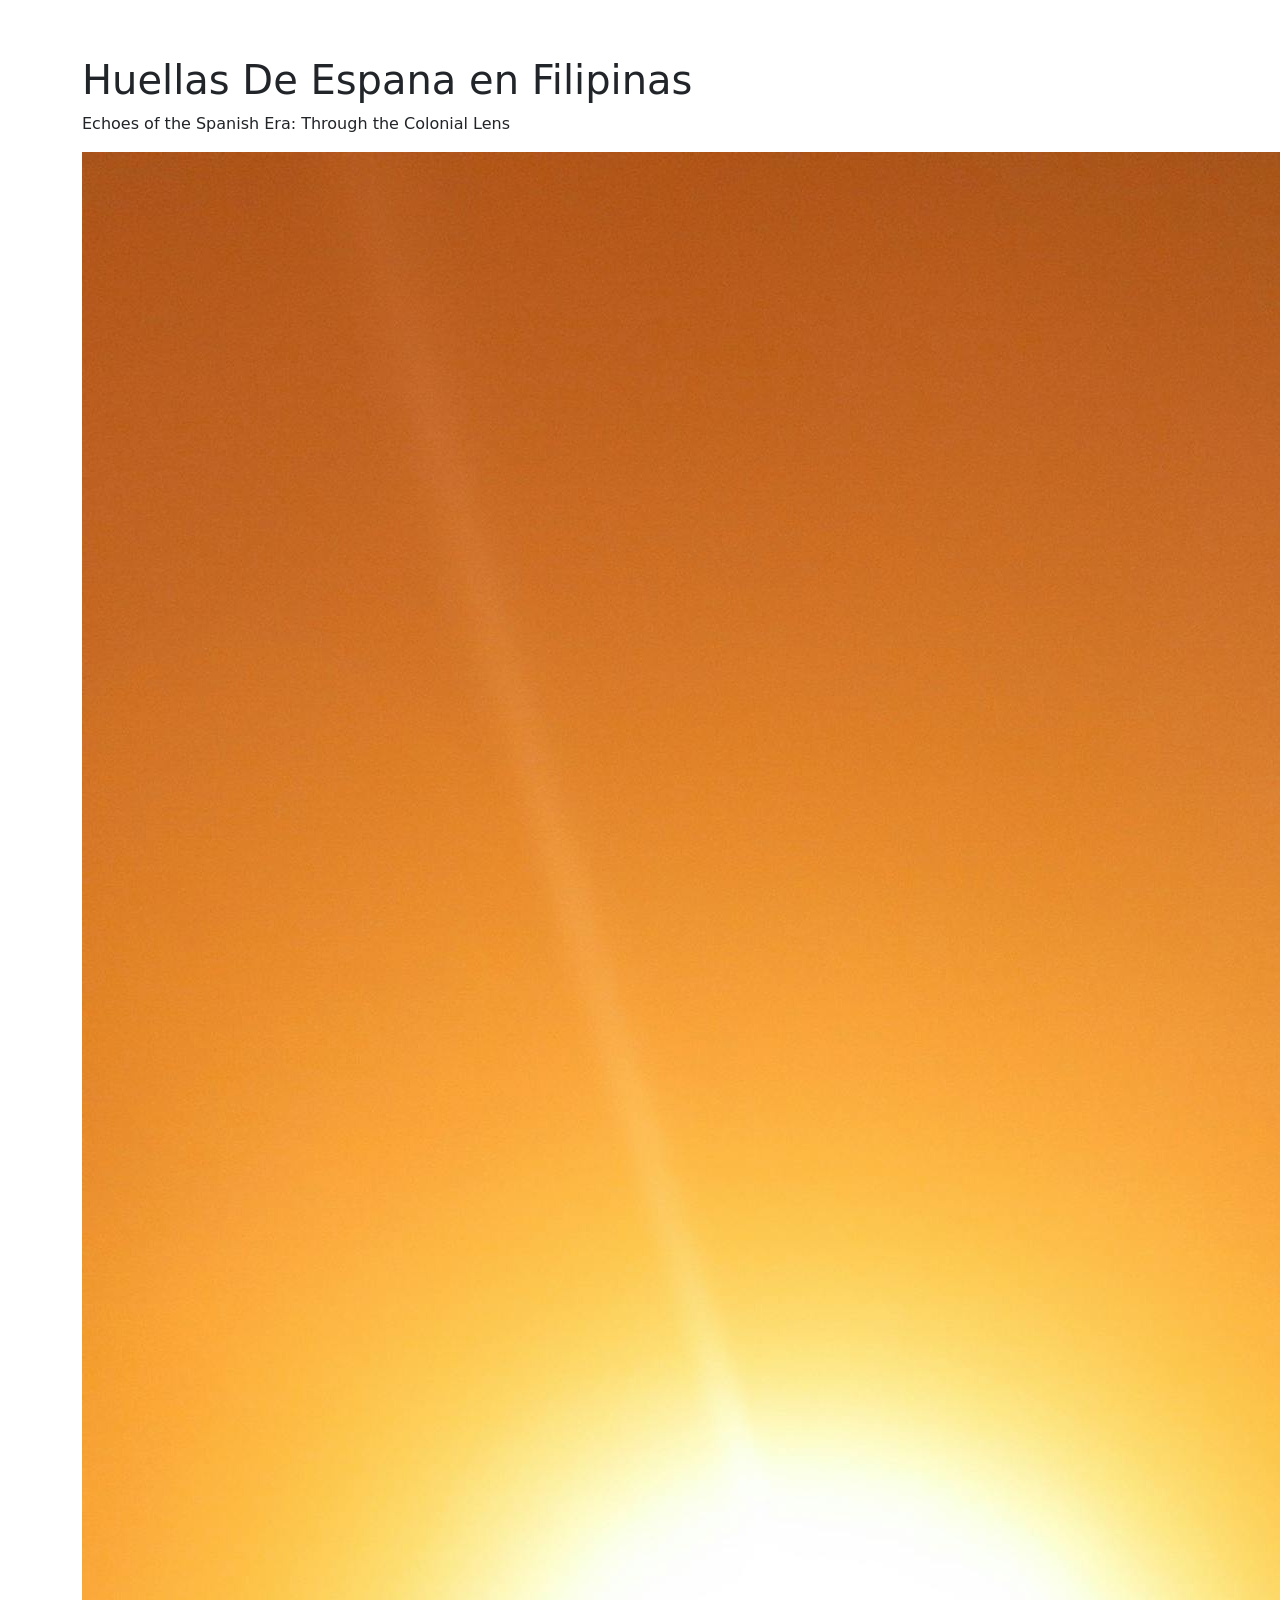
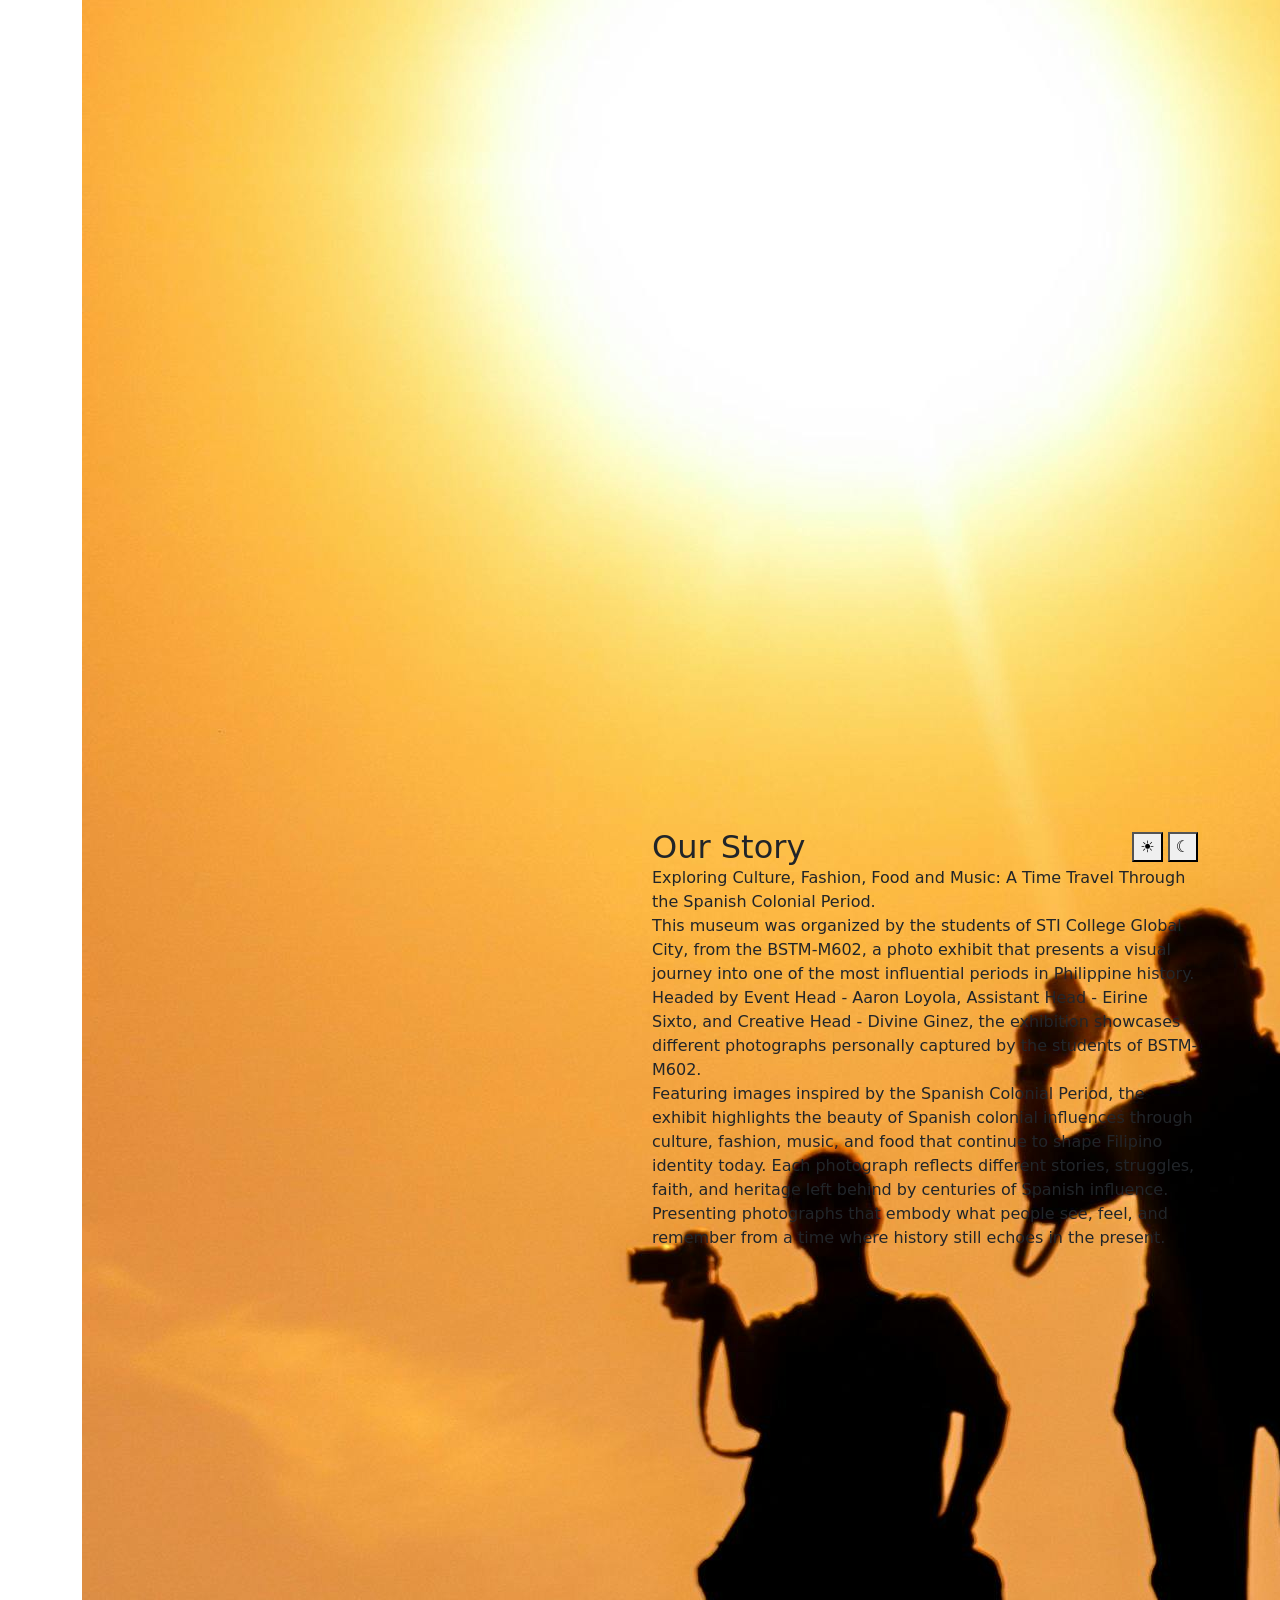
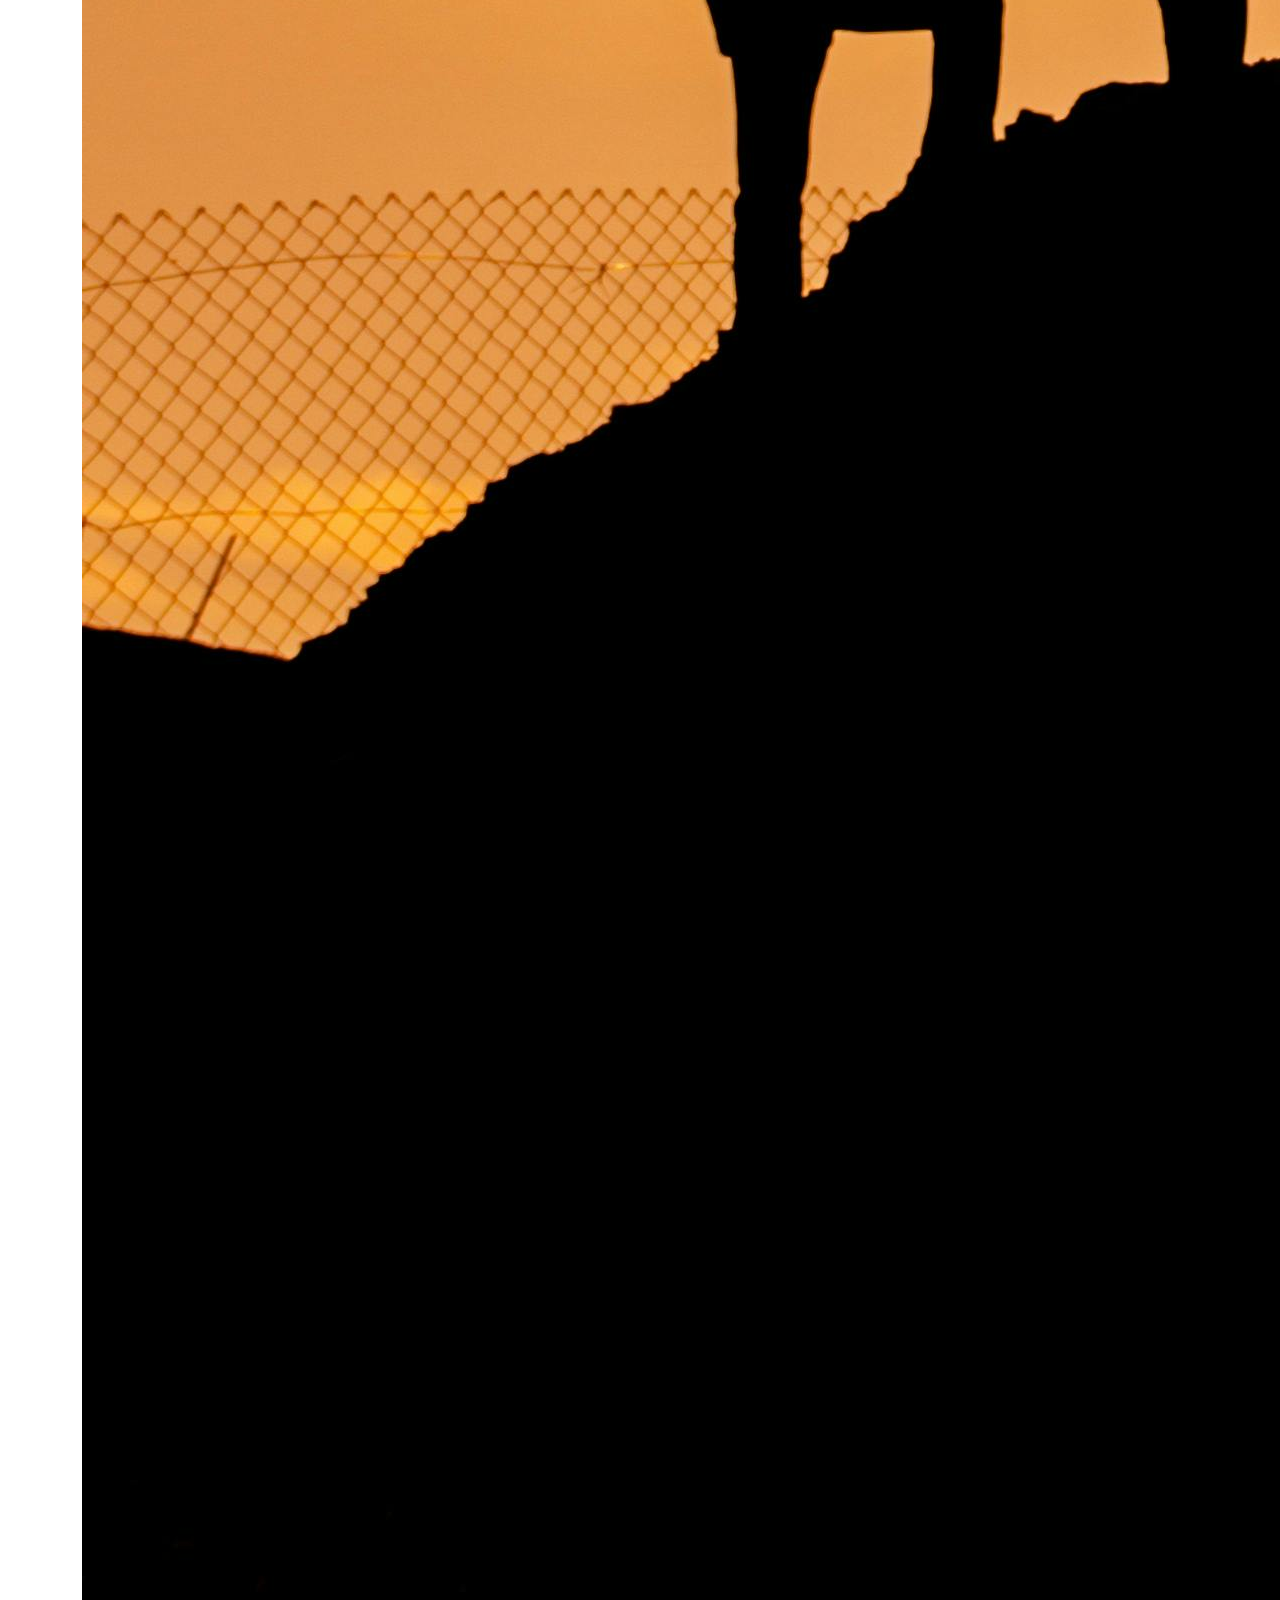
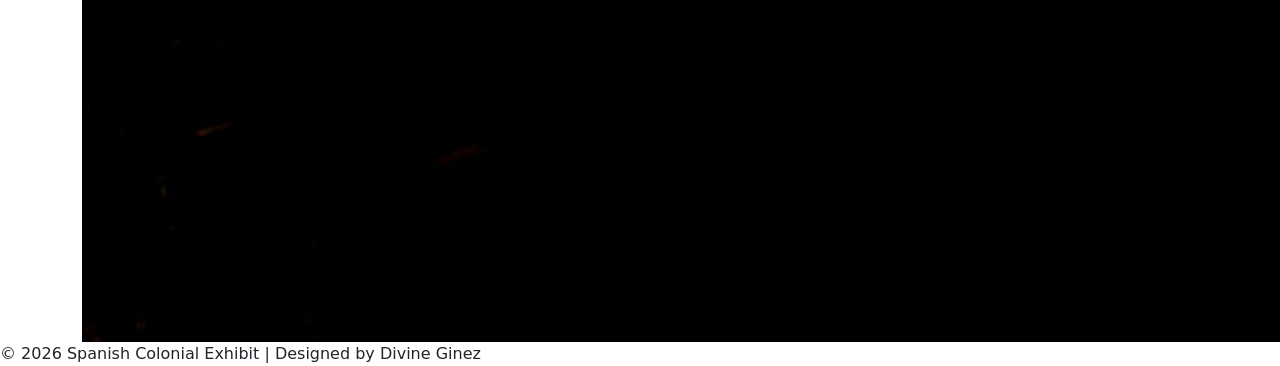
==== index.html @ 7a8258b1 "Add files via upload" ====
<!-- index.html -->
<!DOCTYPE html>
<html lang="en">
<head>
<meta charset="UTF-8" />
<meta name="viewport" content="width=device-width, initial-scale=1.0"/>

<title>BSTM0602</title>
<link rel="icon" type="image/png" href="Logo.png">

<!-- Bootstrap -->
<link href="https://cdn.jsdelivr.net/npm/bootstrap@5.3.3/dist/css/bootstrap.min.css" rel="stylesheet">

<!-- Google Fonts -->
<link href="https://fonts.googleapis.com/css2?family=Cinzel:wght@400;600;700&family=Cormorant+Garamond:wght@400;500;700&display=swap" rel="stylesheet">

<link rel="stylesheet" href="styles.css">
</head>

<body>


<!-- HERO -->
<header id="home" class="hero-section">

    <nav class="navbar navbar-expand-lg navbar-dark custom-nav">
        <div class="container">

            <a class="navbar-brand brand-title" href="#">
                Spanish Colonial Period
            </a>

            <button class="navbar-toggler" type="button" data-bs-toggle="collapse" data-bs-target="#navMenu">
                <span class="navbar-toggler-icon"></span>
            </button>

            <div class="collapse navbar-collapse justify-content-end" id="navMenu">
                <ul class="navbar-nav align-items-lg-center gap-lg-4">

                    <li class="nav-item">
                        <a class="nav-link" href="#home">Home</a>
                    </li>

                    <li class="nav-item">
                        <a class="nav-link" href="#about">About Us</a>
                    </li>

                    <!-- Category Hover Dropdown -->
                    <li class="nav-item dropdown">
                        <a class="nav-link dropdown-toggle" href="#" data-bs-toggle="dropdown">
                            Category
                        </a>

                        <ul class="dropdown-menu dropdown-menu-end vintage-dropdown">
                            <li><a class="dropdown-item" href="music.html">Music</a></li>
                            <li><a class="dropdown-item" href="food.html">Food</a></li>
                            <li><a class="dropdown-item" href="fashion.html">Fashion</a></li>
                            <li><a class="dropdown-item" href="culture.html">Culture</a></li>
                        </ul>
                    </li>

                </ul>
            </div>

        </div>
    </nav>

    <!-- Hero Text -->
    <div class="hero-content container">
        <h1>Huellas De Espana en Filipinas</h1> 
        <p>Echoes of the Spanish Era: Through the Colonial Lens</p>
    </div>

</header>

<!-- ABOUT SECTION -->
<section id="about" class="about-section container">

    <div class="row align-items-stretch g-4">

        <!-- IMAGE SIDE -->
        <div class="col-lg-6">
            <div class="about-image-wrapper">
                <img src="about.jpg" alt="About" class="about-img">
            </div>
        </div>

        <!-- TEXT SIDE -->
        <div class="col-lg-6 d-flex flex-column justify-content-center">

            <!-- TITLE + TOGGLE (same line) -->
            <div class="title-toggle d-flex justify-content-between align-items-center flex-wrap">
                <h2 class="section-title m-0">Our Story</h2>

                <div class="theme-box">
                    <button id="lightBtn">☀</button>
                    <button id="darkBtn">☾</button>
                </div>
            </div>

            <!-- DESCRIPTION -->
            <p class="about-text">
                Exploring Culture, Fashion, Food and Music: A Time Travel Through the Spanish Colonial Period.
                <br>

                This museum was organized by the students of STI College Global City, from the BSTM-M602, a photo exhibit that presents a visual journey into one of the most influential periods in Philippine history. Headed by Event Head - Aaron Loyola, Assistant Head - Eirine Sixto, and Creative Head - Divine Ginez, the exhibition showcases different photographs personally captured by the students of BSTM-M602.

                <br>

                Featuring images inspired by the Spanish Colonial Period, the exhibit highlights the beauty of Spanish colonial influences through culture, fashion, music, and food that continue to shape Filipino identity today. Each photograph reflects different stories, struggles, faith, and heritage left behind by centuries of Spanish influence.

                <br>

                Presenting photographs that embody what people see, feel, and remember from a time where history still echoes in the present.
            </p>

        </div>

    </div>

</section>

<!-- FOOTER -->
<footer class="footer">
    © 2026 Spanish Colonial Exhibit | Designed by Divine Ginez
</footer>

<!-- Bootstrap -->
<script src="https://cdn.jsdelivr.net/npm/bootstrap@5.3.3/dist/js/bootstrap.bundle.min.js"></script>

<script src="script.js"></script>
</body>

</html>
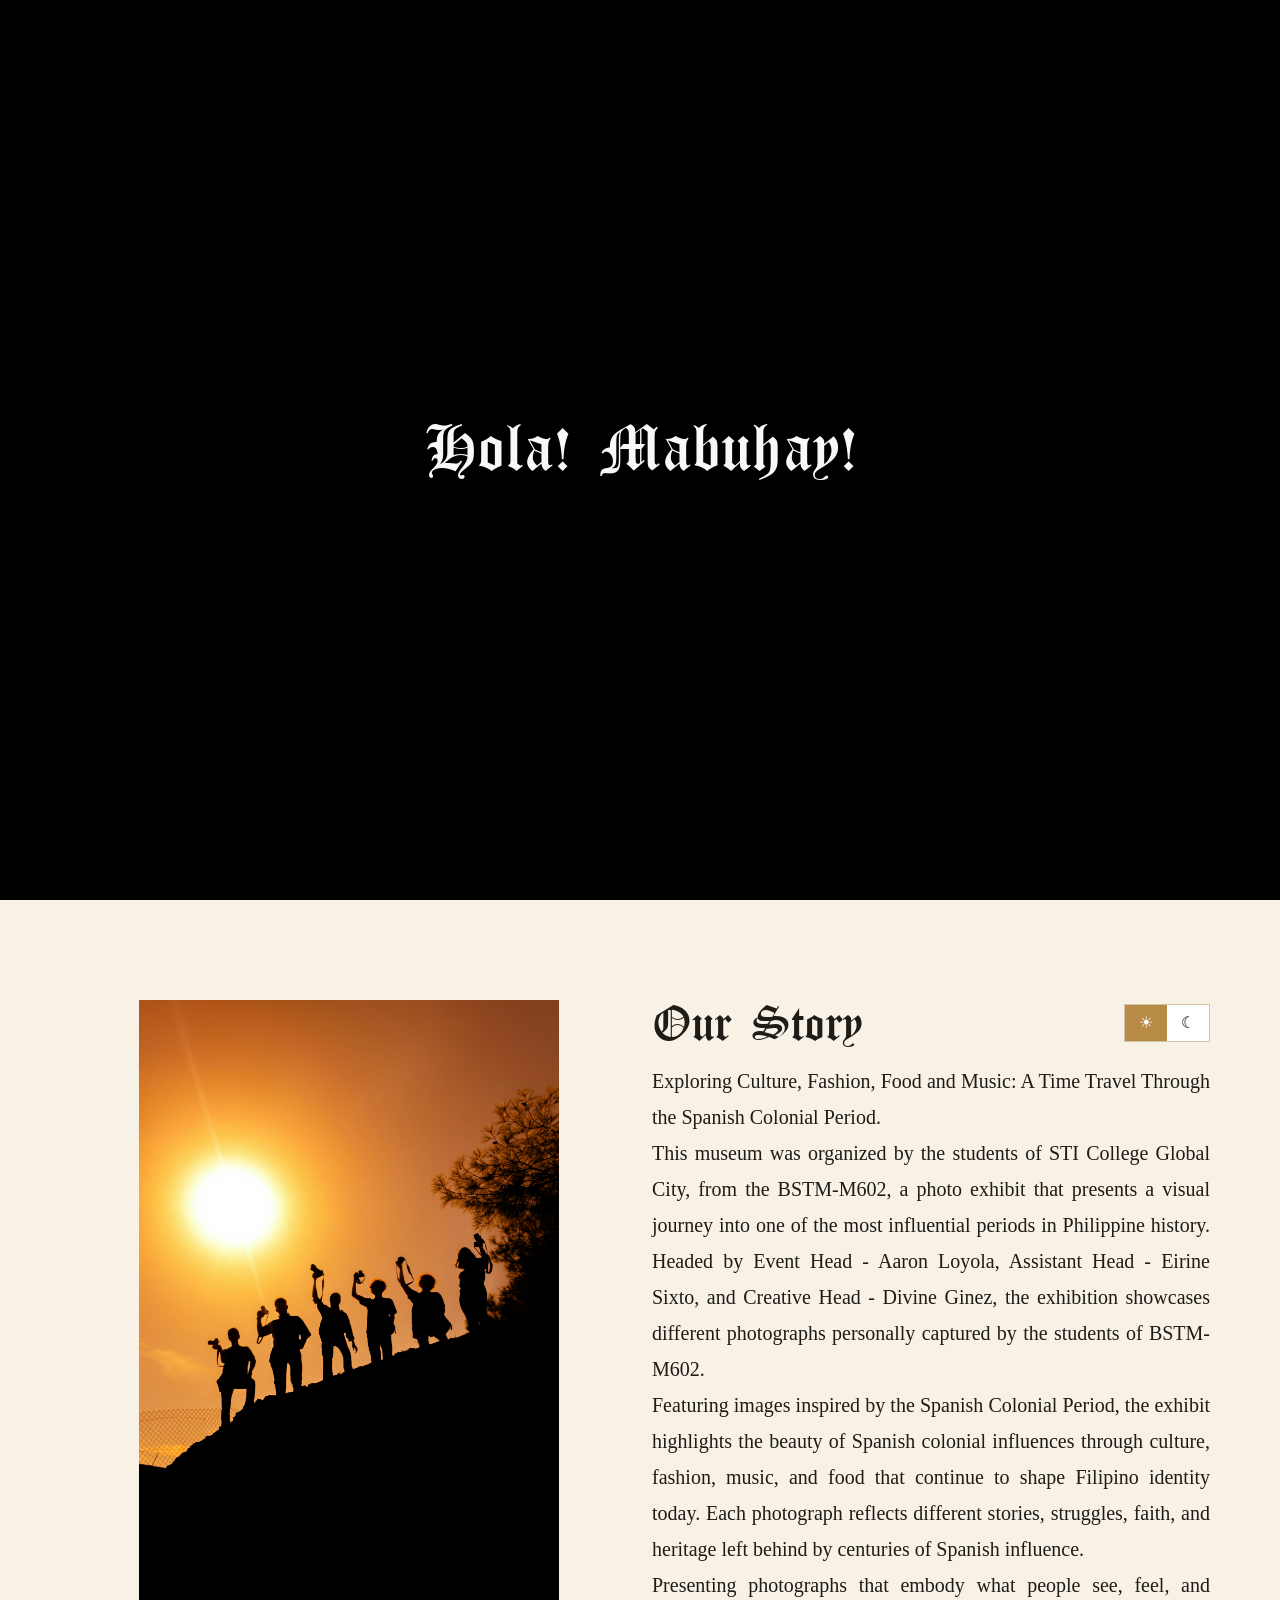
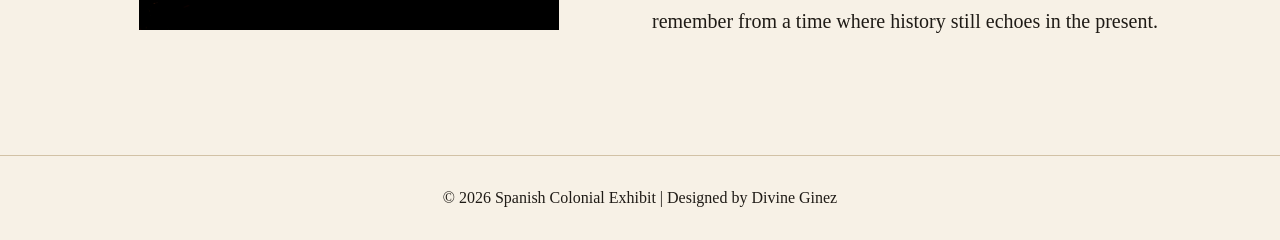
==== commit 5f0babe5: "Update index.html" ====
--- a/index.html
+++ b/index.html
@@ -18,6 +18,13 @@
 </head>
 
 <body>
+
+<!-- WELCOME OVERLAY -->
+<div id="welcomeOverlay">
+    <h1 class="welcome-text">Hola! Mabuhay!</h1>
+    <div id="confetti"></div>
+</div>
+
 
 
 <!-- HERO -->
@@ -131,4 +138,4 @@
 <script src="script.js"></script>
 </body>
 
-</html>+</html>
--- a/styles.css
+++ b/styles.css
@@ -0,0 +1,519 @@
+/* style.css */
+
+:root{
+    --bg:#f7f1e6;
+    --text:#1f1b16;
+    --card:#ffffff;
+    --accent:#b78a46;
+    --line:#d2c2a6;
+}
+
+body.dark-mode{
+    --bg:#111111;
+    --text:#f2f2f2;
+    --card:#1b1b1b;
+    --accent:#d7b06a;
+    --line:#333;
+}
+html, body{
+    overflow-x: hidden;
+    -webkit-overflow-scrolling: touch;
+}
+:root{
+    --nav-height: 90px;
+}
+
+.hero-section{
+    padding-top: var(--nav-height);
+}
+@media (max-width: 576px){
+    :root{
+        --nav-height: 110px;
+    }
+}
+html{
+    scroll-behavior:smooth;
+}
+
+body{
+    margin:0;
+    background:var(--bg);
+    color:var(--text);
+    font-family:'Cormorant Garamond', serif;
+    transition:.4s ease;
+}
+
+/* =========================
+   WELCOME OVERLAY
+========================= */
+#welcomeOverlay{
+    position: fixed;
+    inset: 0;
+    background: rgb(0, 0, 0);
+    display: flex;
+    align-items: center;
+    justify-content: center;
+    flex-direction: column;
+    z-index: 999999;
+    overflow: hidden;
+}
+
+/* TEXT STYLE */
+.welcome-text{
+    font-family: "Old English Five", serif !important;
+    font-size: 3rem;
+    color: rgb(248, 248, 248);
+    text-align: center;
+    animation: popIn 1s ease-out, glow 2s infinite alternate;
+    z-index: 2;
+}
+
+/* POP ANIMATION */
+@keyframes popIn{
+    from{
+        transform: scale(0.3);
+        opacity: 0;
+    }
+    to{
+        transform: scale(1);
+        opacity: 1;
+    }
+}
+
+/* GLOW EFFECT */
+@keyframes glow{
+    from{
+        text-shadow: 0 0 10px rgb(88, 55, 16);
+    }
+    to{
+        text-shadow: 0 0 25px rgb(124, 82, 4), 0 0 40px rgb(104, 85, 32);
+    }
+}
+
+
+
+
+
+/* HERO */
+.hero-section{
+    min-height:100vh;
+    background:
+    linear-gradient(rgba(0,0,0,.55), rgba(0,0,0,.55)),
+    url("Background.png") center/cover no-repeat;
+    position:relative;
+}
+
+
+@font-face {
+    font-family: 'Old English Five';
+    src: url('OldEnglishFive.woff2') format('woff2'),
+        url('OldEnglishFive.woff') format('woff');
+    font-weight: normal;
+    font-style: normal;
+    font-display: swap;
+}
+
+
+/* NAV */
+
+/* NAV BAR BASE */
+.custom-nav{
+    background-color: #86663623;
+    padding-top:18px;
+
+    position: fixed;
+    top: 0;
+    left: 0;
+    right: 0;   /* add this */
+    width: 100%;
+    z-index: 1000;
+
+    will-change: transform;
+    transform: translateZ(0); /* prevents mobile jitter */
+
+    transition: background-color 0.4s ease;
+}
+/* SCROLL STATE */
+.custom-nav.scrolled{
+    background:#c9a66b;
+}
+
+/* HERO OFFSET */
+.hero-section{
+    padding-top: 80px;
+}
+
+/* BRAND */
+.brand-title{
+    font-family:'OldEnglishFive', serif;
+    font-size:18px;
+    letter-spacing:1px;
+}
+
+/* DESKTOP LINKS */
+.nav-link{
+    color:#fff !important;
+    font-family:'OldEnglishCustom', serif;
+    font-size:18px;
+    position:relative;
+    transition: 0.3s ease;
+}
+
+/* DROPDOWN */
+.vintage-dropdown{
+    background:#fff;
+    border: 1px solid #000;
+    border-radius:0;
+}
+
+.dropdown-item:hover{
+    background:#c9a66b;
+    color:#fff;
+}
+
+/* ========================= */
+/* MOBILE NAV FIX (IMPORTANT) */
+/* ========================= */
+@media (max-width: 991px){
+
+    /* 🚨 THIS IS THE KEY FIX */
+    .navbar-collapse{
+        position: absolute;
+        top: 100%;
+        right: 15px;
+
+        width: 240px;               /* controls dropdown size */
+        background: #fff;
+        padding: 15px;
+        border: 1px solid #000;
+        border-radius: 8px;
+
+        z-index: 2000;
+        box-shadow: 0 10px 25px rgba(0,0,0,0.15);
+    }
+
+    /* stack items properly */
+    .navbar-nav{
+        align-items: flex-start;
+    }
+
+    /* spacing */
+    .navbar-nav .nav-item{
+        margin: 8px 0;
+                color:#ffffff !important;
+
+    }
+
+    /* readable text */
+    .nav-link{
+        padding-right: 0;
+        color:#000 !important;
+    }
+}
+/* DROPDOWN */
+.vintage-dropdown{
+    background:rgb(255, 255, 255);
+    border: 1px solid #000;
+    border-radius:0;
+}
+
+.dropdown-item:hover{
+    background:#c9a66b;
+    color:#fff;
+}
+
+.hero-content{
+    position:absolute;
+    top:50%;
+    left:50%;
+    transform:translate(-50%,-50%);
+    text-align:center;
+    color:#fff;
+    width:90%; /* prevents overflow on small screens */
+    max-width:1200px;
+}
+
+.hero-content h1{
+    font-family: "Old English Five", serif !important;
+    font-size:63px;
+    line-height:1.2;
+    margin:0 auto;
+}
+
+.hero-content p{
+    font-size:32px;
+    margin-top:15px;
+}
+@media (max-width: 991px){
+    .hero-content h1{
+        font-size:48px;
+    }
+
+    .hero-content p{
+        font-size:18px;
+    }
+}
+
+@media (max-width: 576px){
+    .hero-content h1{
+        font-size:32px;
+    }
+
+    .hero-content p{
+        font-size:16px;
+    }
+
+    .hero-content{
+        width:95%;
+    }
+}
+
+/* SIDEBAR */
+.category-sidebar{
+    position:fixed;
+    right:18px;
+    top:180px;
+    z-index:999;
+    border:1px solid #000;
+    background:#fff;
+}
+
+.category-sidebar .cat-title{
+    padding:8px 15px;
+    font-weight:bold;
+    border-bottom:1px solid #000;
+}
+
+.category-sidebar a{
+    display:block;
+    text-decoration:none;
+    color:#111;
+    padding:8px 15px;
+    border-bottom:1px solid #000;
+    transition:.3s;
+}
+
+.category-sidebar a:hover{
+    background:#111;
+    color:#fff;
+}
+
+/* ABOUT */
+.about-section{
+    padding: 100px 0;
+    position: relative;
+    z-index: 1; /* ensures it stays above background issues */
+}
+.row{
+    position: relative;
+    z-index: 1;
+}
+.section-title{
+    font-family: "Old English Five", serif !important;
+    font-size: 36px;
+    margin-bottom: 20px;
+}
+
+.about-image-wrapper{
+    display:flex;
+    justify-content:center;
+    align-items:center;
+    position: relative;
+}
+/* IMAGE */
+.about-img{
+    width: 100%;
+    max-width: 420px;
+    height: auto;
+    display: block;
+    transition: 0.3s ease;
+}
+
+/* TEXT (CSS ONLY) */
+.about-image-wrapper::after{
+    content: "Bachelor of Science in Tourism Management\A\A\A\A\A\A\A\A\A\A\A\A\A\A\A\A\A\A\A\A\A M602";
+    
+    white-space: pre-line; /* IMPORTANT */
+    
+    position: absolute;
+    top: 50%;
+    left: 50%;
+    transform: translate(-50%, -50%);
+    
+    color: #fff;
+    text-align: center;
+    font-family: "Old English Five", serif !important;
+    
+    opacity: 0;
+    transition: 0.3s ease;
+}
+
+/* HOVER = ONLY IMAGE DARKENS */
+.about-image-wrapper:hover .about-img{
+    filter: brightness(0.6);
+}
+
+/* SHOW TEXT */
+.about-image-wrapper:hover::after{
+    opacity: 1;
+}
+@media (max-width: 768px){
+    .about-img{
+        max-width: 85%;
+        margin: 0 auto;
+    }
+}
+@media (max-width: 768px){
+    .title-toggle{
+        width: 100%;
+        justify-content: space-between;
+        align-items: center;
+    }
+}
+.about-img{
+    width: 100%;
+    max-width: 420px; /* keeps it clean on large screens */
+    height: auto;
+    object-fit: cover;
+}
+
+.about-text{
+    font-size: 20px;
+    line-height: 1.8;
+        font-family:'OldEnglishCustom', serif;
+
+    text-align: justify;
+    color: var(--text);
+}
+
+@media (max-width: 768px){
+    .about-text{
+        font-size: 16px;
+        text-align: justify;
+        padding: 0 10px;
+    }
+}
+
+/* THEME BOX */
+.theme-box{
+    display:inline-flex;
+    border:1px solid var(--line);
+    overflow:hidden;
+    margin-top:3px;
+}
+
+/* DEFAULT (NOT ACTIVE) */
+.theme-box button{
+    border:none;
+    padding:6px 14px;
+    background:#fff;
+    color:#000;
+    transition:.3s;
+}
+
+/* ACTIVE BUTTON */
+.theme-box button.active{
+    background:var(--accent);
+    color:#fff;
+}
+
+
+.title-toggle{
+    margin-bottom: 20px;
+}
+
+@media (max-width: 576px){
+    .title-toggle{
+        flex-direction: column;
+        align-items: flex-start;
+        gap: 10px;
+    }
+}
+
+
+/* INFO */
+.info-section{
+    padding:90px 0;
+}
+
+.alt-bg{
+    background:rgba(253, 0, 0, 0.03);
+}
+
+.info-section h2{
+    font-family:'Cinzel', serif;
+    font-size:42px;
+    margin-bottom:15px;
+}
+
+.info-section p{
+    font-size:28px;
+    max-width:900px;
+}
+
+/* FOOTER */
+.footer{
+    text-align:center;
+    padding:30px;
+    border-top:1px solid var(--line);
+    font-family:'Cinzel', serif;
+}
+
+/* MOBILE */
+@media(max-width:991px){
+
+.hero-content{
+    position:relative;
+    top:auto;
+    left:auto;
+    transform:none;
+    padding-top:150px;
+}
+
+.hero-content h1{
+    font-size:38px;
+}
+
+.hero-content p{
+    font-size:18px;
+}
+
+
+.info-section p{
+    font-size:22px;
+}
+
+}
+
+@media(max-width:576px){
+
+.hero-content h1{
+    font-size:30px;
+}
+
+.section-title,
+.info-section h2{
+    font-size:30px;
+}
+
+.about-text,
+.info-section p{
+    font-size:20px;
+}
+
+}
+
+@media (max-width: 768px){
+    .about-section .row{
+        flex-direction: column;
+        text-align: center;
+    }
+
+    .about-section .col-lg-6{
+        width: 100%;
+        max-width: 100%;
+    }
+}
+
+
+
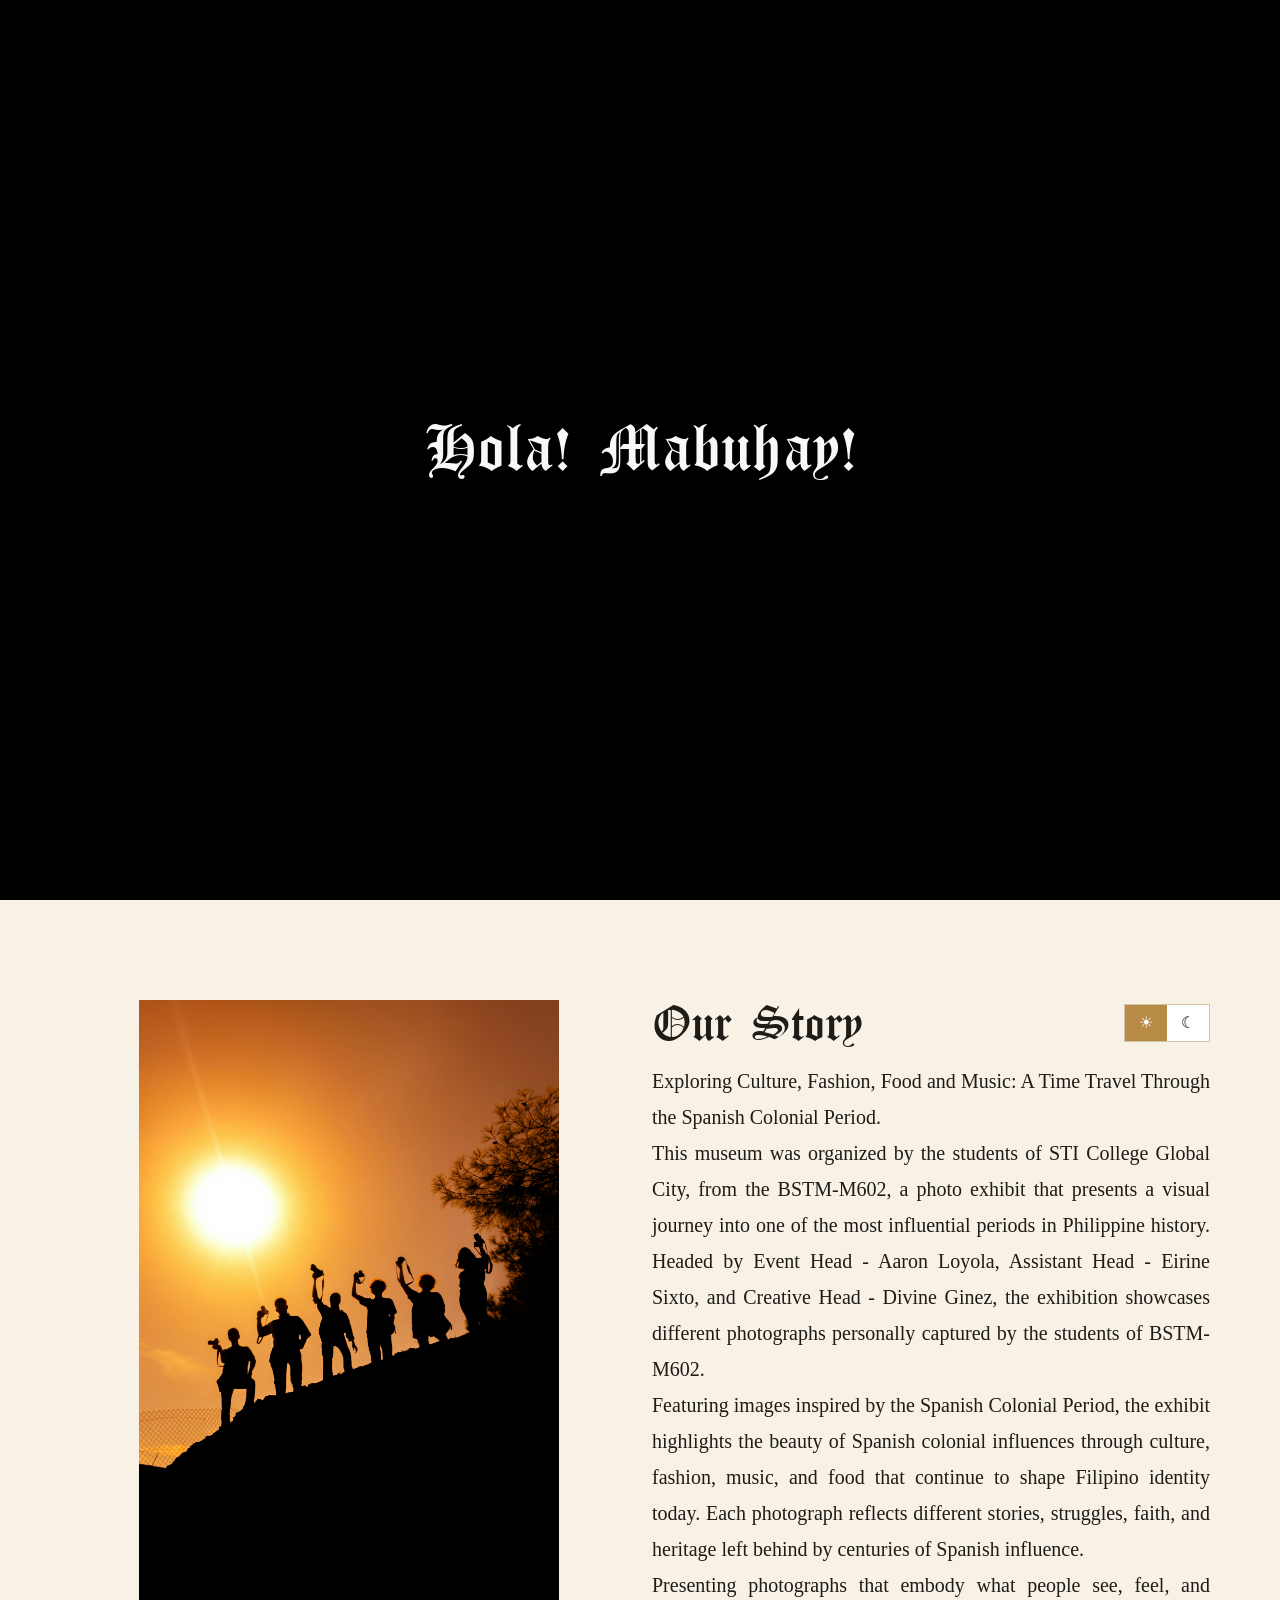
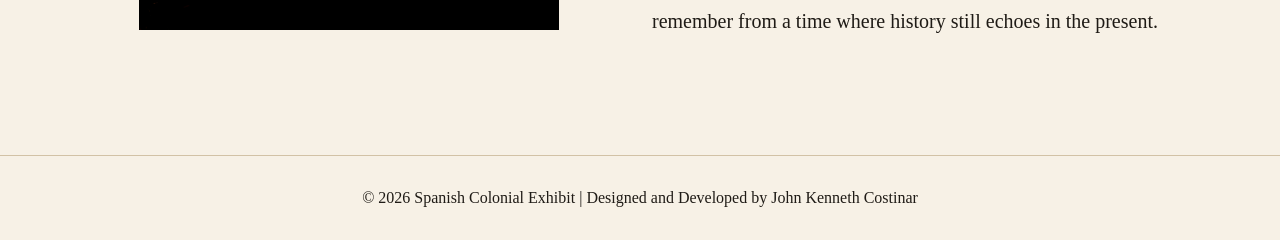
==== commit f3a51281: "Implement chatbot feature in index.html Added a chatbot feature with a chat interface and input area" ====
--- a/index.html
+++ b/index.html
@@ -127,9 +127,49 @@
 
 </section>
 
+
+
+
+
+<!-- CHATBOT -->
+<button id="chatToggle">💬</button>
+
+<div id="chatbox">
+<div class="chat-header">
+    <div class="header-left">
+        <img src="divine.jpg" class="pfp">
+
+        <div class="header-text">
+            <span class="chat-title">Chat with Divine</span>
+            
+            <div class="status">
+                <span class="dot"></span>
+                <span class="status-text">Online</span>
+            </div>
+        </div>
+    </div>
+
+    <button id="closeChat">✖</button>
+</div>
+
+    <div id="chatBody"></div>
+
+    <div id="chatQuestions"></div>
+
+    <!-- INPUT -->
+    <div class="chat-input-area">
+        <input type="text" id="chatInput" placeholder="Select a question..." readonly>
+        <button id="sendBtn">➤</button>
+    </div>
+</div>
+
+
+
+
+    
 <!-- FOOTER -->
 <footer class="footer">
-    © 2026 Spanish Colonial Exhibit | Designed by Divine Ginez
+    © 2026 Spanish Colonial Exhibit | Designed and Developed by John Kenneth Costinar
 </footer>
 
 <!-- Bootstrap -->
--- a/styles.css
+++ b/styles.css
@@ -115,6 +115,26 @@
 
 
 /* NAV */
+/* =========================
+   WHITE BURGER ICON
+========================= */
+
+/* REMOVE DEFAULT BORDER */
+.navbar-toggler{
+    border: 1px solid rgba(255,255,255,0.7) !important;
+    box-shadow: none !important;
+}
+
+/* REMOVE BLUE OUTLINE WHEN CLICKED */
+.navbar-toggler:focus{
+    box-shadow: none !important;
+}
+
+/* WHITE MENU ICON */
+.navbar-toggler-icon{
+    background-image: url("data:image/svg+xml,%3csvg xmlns='http://www.w3.org/2000/svg' viewBox='0 0 30 30'%3e%3cpath stroke='rgba(255,255,255,1)' stroke-linecap='round' stroke-miterlimit='10' stroke-width='2.5' d='M4 7h22M4 15h22M4 23h22'/%3e%3c/svg%3e") !important;
+}
+
 
 /* NAV BAR BASE */
 .custom-nav{
@@ -232,6 +252,10 @@
     width:90%; /* prevents overflow on small screens */
     max-width:1200px;
 }
+/* =========================
+   HERO TITLE GLOW EFFECT
+========================= */
+
 
 .hero-content h1{
     font-family: "Old English Five", serif !important;
@@ -517,3 +541,252 @@
 
 
 
+
+
+
+
+
+
+
+/* =========================
+   CHATBOT UI (CLEAN VERSION)
+========================= */
+
+/* CHAT TOGGLE BUTTON */
+#chatToggle{
+    position: fixed;
+    bottom: 25px;
+    right: 25px;
+    background: var(--accent);
+    color: #fff;
+    border: none;
+    border-radius: 50%;
+    padding: 14px 16px;
+    font-size: 18px;
+    cursor: pointer;
+    z-index: 9999;
+}
+
+/* CHATBOX CONTAINER */
+#chatbox{
+    position: fixed;
+    bottom: 90px;
+    right: 25px;
+    width: 320px;
+    height: 480px;
+    background: var(--card);
+    border: 1px solid var(--line);
+    border-radius: 12px;
+    display: none;
+    flex-direction: column;
+    overflow: hidden;
+    z-index: 9999;
+}
+
+/* HEADER */
+.chat-header{
+    background: var(--accent);
+    color: #fff;
+    padding: 10px;
+    display: flex;
+    justify-content: space-between;
+    align-items: center;
+}
+/* HEADER FONT */
+.chat-header{
+    background: var(--accent);
+    color: #000000;
+    padding: 10px;
+    display: flex;
+    justify-content: space-between;
+    align-items: center;
+
+    font-family: 'OldEnglishCustom', serif;
+}
+/* HEADER LAYOUT */
+.header-left{
+    display: flex;
+    align-items: center;
+    gap: 8px;
+}
+
+/* HEADER PROFILE IMAGE (BOX STYLE) */
+.chat-header .pfp{
+    width: 28px;
+    height: 28px;
+    border-radius: 6px;
+    object-fit: cover;
+}
+/* TITLE */
+.chat-title{
+    font-family: 'OldEnglishCustom', serif;
+    font-size: 14px;
+}
+/* STATUS ROW */
+.status{
+    display: flex;
+    align-items: center;
+    gap: 4px;
+    font-size: 11px;
+    opacity: 0.9;
+}
+/* GREEN ONLINE DOT */
+.dot{
+    width: 6px;
+    height: 6px;
+    background: #4CAF50;
+    border-radius: 50%;
+    display: inline-block;
+}
+/* STATUS TEXT */
+.status-text{
+    font-family: 'OldEnglishCustom', serif;
+    font-size: 11px;
+}
+/* TEXT CONTAINER */
+.header-text{
+    display: flex;
+    flex-direction: column;
+    line-height: 1.1;
+}
+/* BODY FONT (ALL CHAT CONTENT) */
+#chatbox{
+    font-family: 'OldEnglishCustom', serif;
+}
+
+/* OPTIONAL: make sure everything inside follows */
+#chatBody,
+#questionContainer,
+.question-btn,
+.msg{
+    font-family: 'OldEnglishCustom', serif;
+}
+/* CHAT BODY */
+#chatBody{
+    padding: 10px;
+    flex: 1;
+    overflow-y: auto;
+    font-size: 14px;
+    display: flex;
+    flex-direction: column;
+}
+
+/* MESSAGE BUBBLES */
+.msg{
+    margin: 6px 0;
+    display: flex;
+    align-items: flex-end;
+    gap: 6px;
+}
+
+/* BOT MESSAGE */
+.msg.bot span{
+    background: #f1f1f1;
+    padding: 8px 10px;
+    border-radius: 10px;
+    max-width: 75%;
+    display: inline-block;
+}
+
+/* USER MESSAGE */
+.msg.user{
+    justify-content: flex-end;
+    background: #000;
+    color: #fff;
+    padding: 8px 10px;
+    border-radius: 10px;
+    max-width: 75%;
+    margin-left: auto;
+}
+
+/* PROFILE IMAGE */
+.pfp{
+    width: 20px;
+    height: 20px;
+    border-radius: 50%;
+}
+
+/* QUESTIONS (NOW INSIDE CHAT BODY) */
+#questionContainer{
+    display: grid;
+    grid-template-columns: 1fr 1fr;
+    gap: 6px;
+    margin-top: 4px; /* dikit sa first message */
+}
+
+/* QUESTION BUTTON */
+.question-btn{
+    background: var(--bg);
+    border: 1px solid var(--line);
+    padding: 6px 8px;
+    font-size: 12px;
+    cursor: pointer;
+    border-radius: 6px;
+    transition: 0.2s ease;
+}
+
+/* QUESTION STATES */
+.question-btn:hover{
+    background: var(--accent);
+    color: #fff;
+}
+
+.question-btn.selected{
+    border: 2px solid var(--accent);
+    background: rgba(0,0,0,0.05);
+}
+
+/* INPUT AREA */
+.chat-input-area{
+    display: flex;
+    border-top: 1px solid var(--line);
+}
+
+/* INPUT FIELD */
+#chatInput{
+    flex: 1;
+    padding: 10px;
+    border: none;
+    outline: none;
+    font-size: 13px;
+    background: transparent;
+}
+
+/* SEND BUTTON */
+#sendBtn{
+    width: 50px;
+    border: none;
+    background: #ccc;
+    cursor: not-allowed;
+    transition: 0.2s;
+}
+
+/* ACTIVE SEND */
+#sendBtn.active{
+    background: var(--accent);
+    color: #fff;
+    cursor: pointer;
+}
+
+/* DARK MODE */
+body.dark-mode #chatbox{
+    background: #1b1b1b;
+}
+
+body.dark-mode .msg.bot span{
+    background: #2a2a2a;
+    color: #fff;
+}
+
+body.dark-mode .question-btn{
+    background: #111;
+    color: #fff;
+}
+
+/* MOBILE */
+@media(max-width:500px){
+    #chatbox{
+        width: 90%;
+        right: 5%;
+    }
+}
